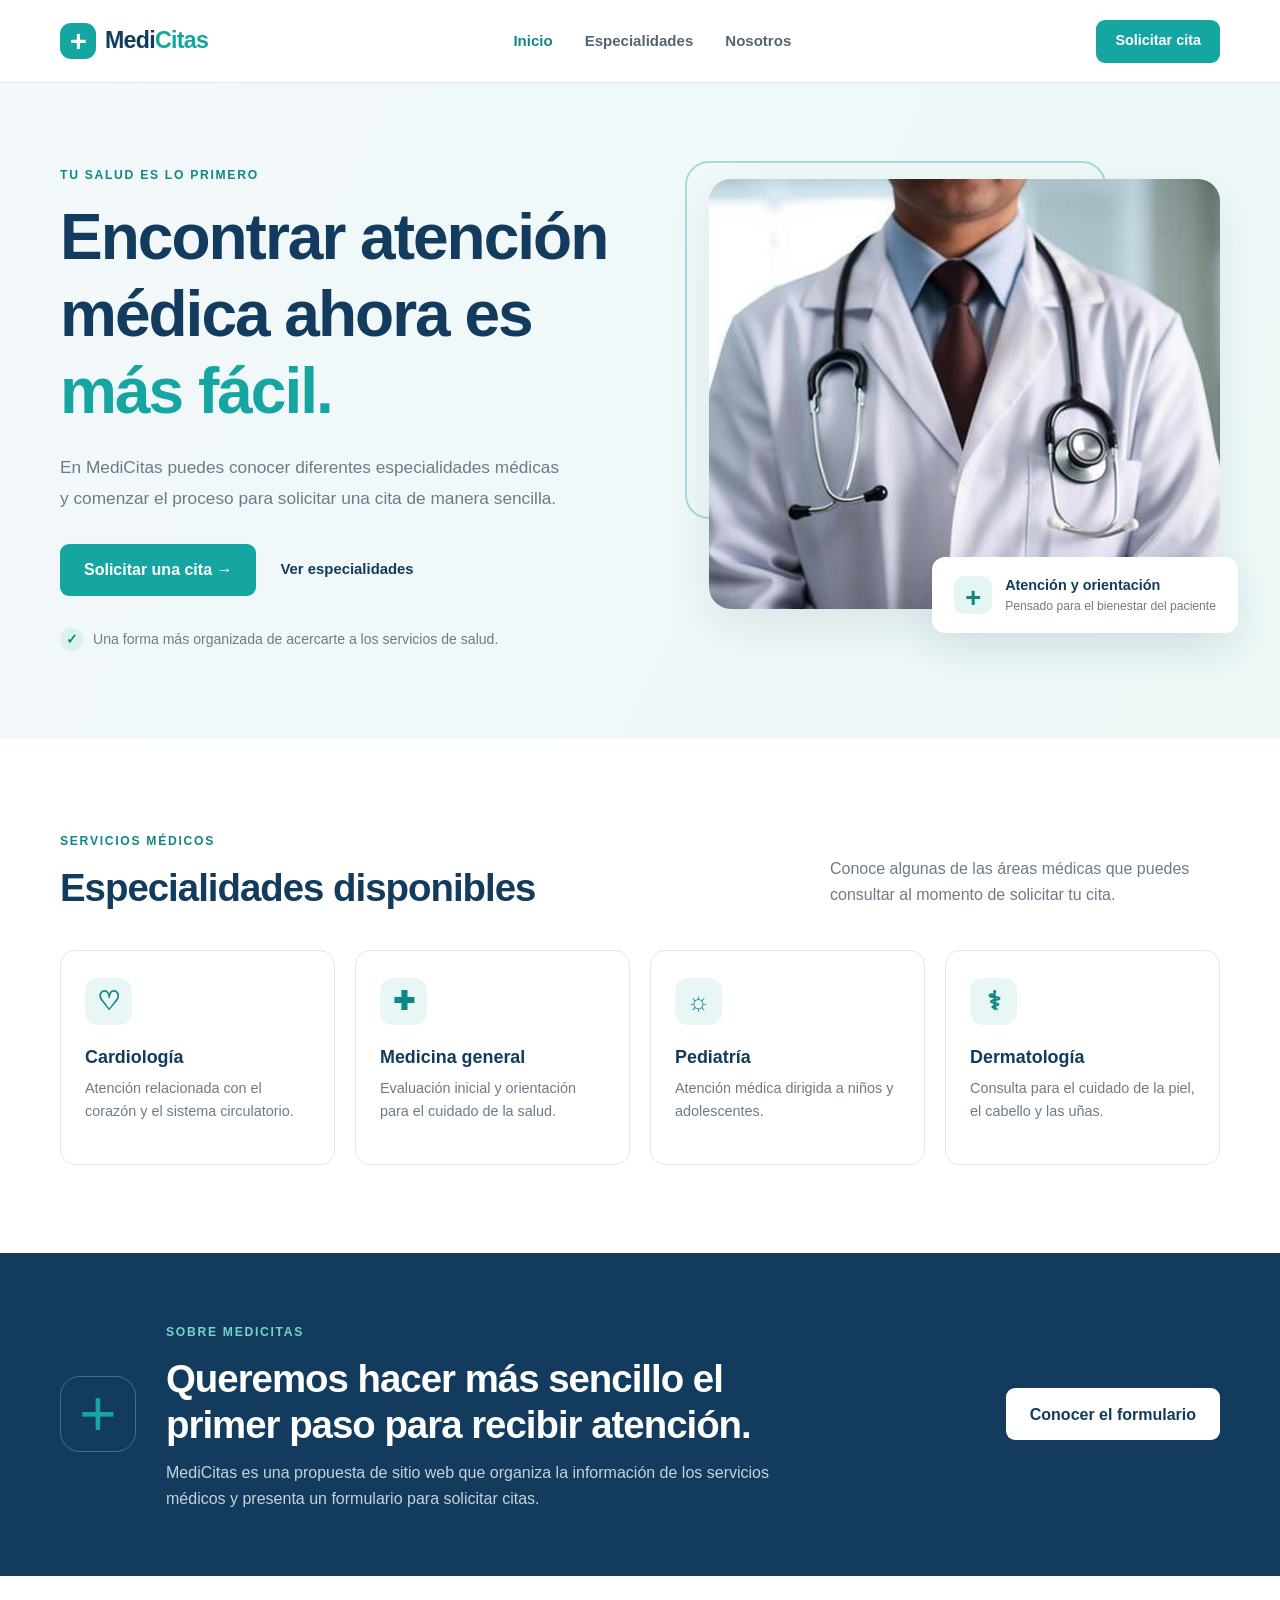
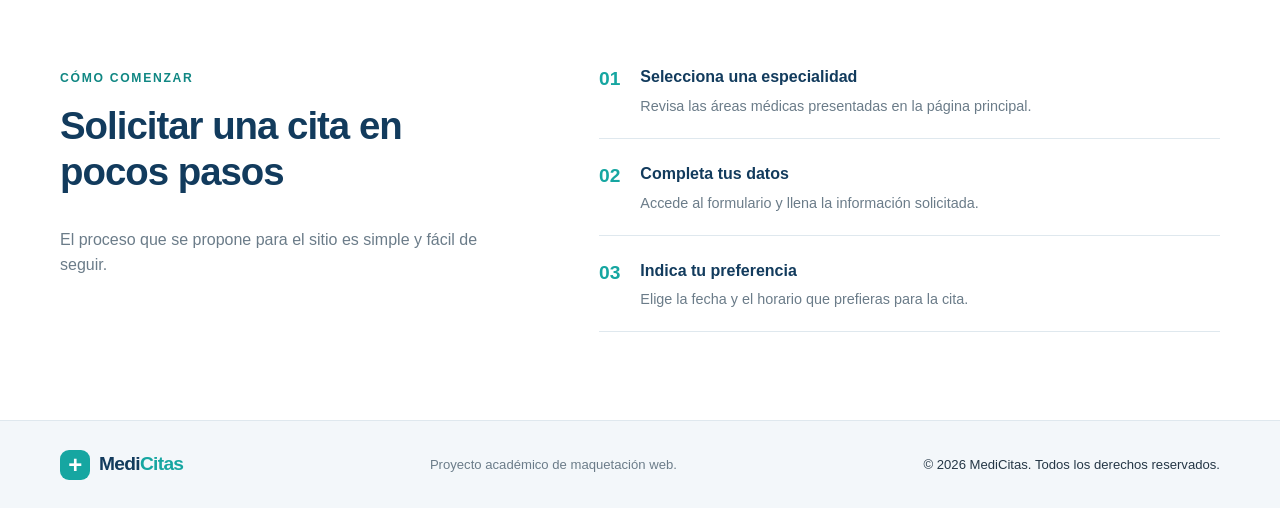
==== 2 index.html @ 392cbb39 "Rename index.html 2 to 2 index.html" ====
<!DOCTYPE html>
<html lang="es">
<head>
    <meta charset="UTF-8">
    <meta name="viewport" content="width=device-width, initial-scale=1.0">
    <meta name="description" content="MediCitas facilita la búsqueda de especialidades médicas y la solicitud de citas.">
    <title>MediCitas | Atención médica más sencilla</title>
    <link rel="stylesheet" href="css/estilos.css">
</head>
<body>

    <header class="encabezado-sitio">
        <div class="contenedor contenido-encabezado">

            <a class="marca" href="index.html">
                <span class="marca-icono">+</span>
                <span>Medi<span class="marca-acento">Citas</span></span>
            </a>

            <nav class="menu-principal">
                <ul>
                    <li><a class="enlace-menu activo" href="#inicio">Inicio</a></li>
                    <li><a class="enlace-menu" href="#especialidades">Especialidades</a></li>
                    <li><a class="enlace-menu" href="#nosotros">Nosotros</a></li>
                </ul>
            </nav>

            <a class="boton boton-pequeno" href="solicitar-cita.html">
                Solicitar cita
            </a>

        </div>
    </header>

    <main>

        <section class="portada" id="inicio">
            <div class="contenedor contenido-portada">

                <div class="texto-portada">
                    <span class="antetitulo">Tu salud es lo primero</span>

                    <h1>
                        Encontrar atención médica ahora es
                        <span class="texto-acento">más fácil.</span>
                    </h1>

                    <p class="descripcion-portada">
                        En MediCitas puedes conocer diferentes especialidades
                        médicas y comenzar el proceso para solicitar una cita
                        de manera sencilla.
                    </p>

                    <div class="acciones-portada">
                        <a class="boton" href="solicitar-cita.html">
                            Solicitar una cita →
                        </a>

                        <a class="enlace-texto" href="#especialidades">
                            Ver especialidades
                        </a>
                    </div>

                    <div class="nota-portada">
                        <span class="nota-marca">✓</span>
                        <span>
                            Una forma más organizada de acercarte a los
                            servicios de salud.
                        </span>
                    </div>
                </div>

                <div class="marco-imagen-portada">
                    <img
                        class="imagen-portada"
                        src="imagenes/doctora.jpg"
                        alt="Profesional de la salud atendiendo en una consulta médica"
                    >

                    <div class="leyenda-imagen">
                        <span class="icono-leyenda">+</span>
                        <div>
                            <strong>Atención y orientación</strong>
                            <small>Pensado para el bienestar del paciente</small>
                        </div>
                    </div>
                </div>

            </div>
        </section>

        <section class="seccion" id="especialidades">
            <div class="contenedor">

                <div class="encabezado-seccion">
                    <div>
                        <span class="antetitulo">Servicios médicos</span>
                        <h2>Especialidades disponibles</h2>
                    </div>

                    <p>
                        Conoce algunas de las áreas médicas que puedes consultar
                        al momento de solicitar tu cita.
                    </p>
                </div>

                <ul class="cuadricula-especialidades">

                    <li class="tarjeta-especialidad">
                        <span class="icono-especialidad">♡</span>
                        <h3>Cardiología</h3>
                        <p>
                            Atención relacionada con el corazón y el sistema
                            circulatorio.
                        </p>
                    </li>

                    <li class="tarjeta-especialidad">
                        <span class="icono-especialidad">✚</span>
                        <h3>Medicina general</h3>
                        <p>
                            Evaluación inicial y orientación para el cuidado
                            de la salud.
                        </p>
                    </li>

                    <li class="tarjeta-especialidad">
                        <span class="icono-especialidad">☼</span>
                        <h3>Pediatría</h3>
                        <p>
                            Atención médica dirigida a niños y adolescentes.
                        </p>
                    </li>

                    <li class="tarjeta-especialidad">
                        <span class="icono-especialidad">⚕</span>
                        <h3>Dermatología</h3>
                        <p>
                            Consulta para el cuidado de la piel, el cabello
                            y las uñas.
                        </p>
                    </li>

                </ul>
            </div>
        </section>

        <section class="seccion-nosotros" id="nosotros">
            <div class="contenedor contenido-nosotros">

                <div class="simbolo-nosotros">+</div>

                <div>
                    <span class="antetitulo">Sobre MediCitas</span>

                    <h2>
                        Queremos hacer más sencillo el primer paso para
                        recibir atención.
                    </h2>

                    <p>
                        MediCitas es una propuesta de sitio web que organiza
                        la información de los servicios médicos y presenta
                        un formulario para solicitar citas.
                    </p>
                </div>

                <a class="boton boton-claro" href="solicitar-cita.html">
                    Conocer el formulario
                </a>

            </div>
        </section>

        <section class="seccion">
            <div class="contenedor contenido-pasos">

                <div>
                    <span class="antetitulo">Cómo comenzar</span>
                    <h2>Solicitar una cita en pocos pasos</h2>
                    <p>
                        El proceso que se propone para el sitio es simple
                        y fácil de seguir.
                    </p>
                </div>

                <ol class="lista-pasos">

                    <li>
                        <span>01</span>
                        <div>
                            <strong>Selecciona una especialidad</strong>
                            <p>
                                Revisa las áreas médicas presentadas en la
                                página principal.
                            </p>
                        </div>
                    </li>

                    <li>
                        <span>02</span>
                        <div>
                            <strong>Completa tus datos</strong>
                            <p>
                                Accede al formulario y llena la información
                                solicitada.
                            </p>
                        </div>
                    </li>

                    <li>
                        <span>03</span>
                        <div>
                            <strong>Indica tu preferencia</strong>
                            <p>
                                Elige la fecha y el horario que prefieras
                                para la cita.
                            </p>
                        </div>
                    </li>

                </ol>
            </div>
        </section>

    </main>

    <footer class="pie-pagina">
        <div class="contenedor contenido-pie">

            <a class="marca marca-pie" href="index.html">
                <span class="marca-icono">+</span>
                <span>Medi<span class="marca-acento">Citas</span></span>
            </a>

            <p>Proyecto académico de maquetación web.</p>

            <small>
                &copy; 2026 MediCitas. Todos los derechos reservados.
            </small>

        </div>
    </footer>

</body>
</html>
---- css/estilos.css ----
/* =========================================
   MEDICITAS - Hoja de estilos compartida
   ========================================= */

/* 1. Selectores de etiqueta */
:root {
    --azul-marino: #123b5d;
    --azul-marino-oscuro: #0b2b45;
    --verde-azulado: #16a6a1;
    --verde-azulado-oscuro: #108783;
    --texto: #253746;
    --texto-suave: #6b7c89;
    --fondo: #f3f7fa;
    --blanco: #ffffff;
    --borde: #dfe8ee;
    --sombra: 0 18px 45px rgba(18, 59, 93, 0.09);
}

* {
    box-sizing: border-box;
}

html {
    scroll-behavior: smooth;
}

body {
    margin: 0;
    background: var(--blanco);
    color: var(--texto);
    font-family: Arial, Helvetica, sans-serif;
    line-height: 1.6;
}

img {
    display: block;
    max-width: 100%;
}

a {
    color: inherit;
    text-decoration: none;
}

ul,
ol {
    padding: 0;
}

button,
input,
select,
textarea {
    font: inherit;
}

a:focus-visible,
button:focus-visible {
    outline: 3px solid var(--verde-azulado);
    outline-offset: 3px;
}

h1,
h2,
h3,
p {
    margin-top: 0;
}

h1,
h2,
h3 {
    color: var(--azul-marino);
    line-height: 1.2;
}

h1 {
    font-size: clamp(2.5rem, 5vw, 4.4rem);
    letter-spacing: -2px;
}

h2 {
    font-size: clamp(1.8rem, 3vw, 2.5rem);
    letter-spacing: -1px;
}

p {
    color: var(--texto-suave);
}

/* 2. Selectores de clase */
.contenedor {
    width: min(1160px, calc(100% - 48px));
    margin: 0 auto;
}

.encabezado-sitio {
    position: relative;
    z-index: 5;
    background: var(--blanco);
    border-bottom: 1px solid var(--borde);
}

.contenido-encabezado {
    min-height: 82px;
    display: flex;
    align-items: center;
    justify-content: space-between;
    gap: 28px;
}

.marca {
    display: inline-flex;
    align-items: center;
    gap: 9px;
    color: var(--azul-marino);
    font-size: 1.45rem;
    font-weight: 800;
    letter-spacing: -0.7px;
}

.marca-icono,
.icono-lateral {
    display: inline-grid;
    place-items: center;
    width: 36px;
    height: 36px;
    border-radius: 11px;
    background: var(--verde-azulado);
    color: var(--blanco);
    font-size: 1.8rem;
    line-height: 1;
}

.marca-acento,
.texto-acento {
    color: var(--verde-azulado);
}

.menu-principal ul {
    display: flex;
    align-items: center;
    gap: 32px;
    margin: 0;
    list-style: none;
}

.enlace-menu {
    color: #526574;
    font-size: 0.94rem;
    font-weight: 600;
    transition: color 0.2s ease;
}

.enlace-menu:hover,
.enlace-menu.activo {
    color: var(--verde-azulado-oscuro);
}

.boton {
    display: inline-flex;
    align-items: center;
    justify-content: center;
    gap: 12px;
    min-height: 52px;
    padding: 0 24px;
    border: 0;
    border-radius: 9px;
    background: var(--verde-azulado);
    color: var(--blanco);
    font-weight: 700;
    cursor: pointer;
    transition: background 0.2s ease, transform 0.2s ease;
}

.boton:hover {
    background: var(--verde-azulado-oscuro);
    transform: translateY(-1px);
}

.boton-pequeno {
    min-height: 43px;
    padding: 0 19px;
    font-size: 0.9rem;
}

.portada {
    overflow: hidden;
    padding: 78px 0 88px;
    background: linear-gradient(115deg, #f3f8fb 0%, #edf8f7 100%);
}

.contenido-portada {
    display: grid;
    grid-template-columns: 1.02fr 0.98fr;
    align-items: center;
    gap: 68px;
}

.antetitulo {
    display: inline-block;
    margin-bottom: 14px;
    color: var(--verde-azulado-oscuro);
    font-size: 0.76rem;
    font-weight: 800;
    letter-spacing: 1.7px;
    text-transform: uppercase;
}

.texto-portada h1 {
    max-width: 600px;
    margin-bottom: 22px;
}

.descripcion-portada {
    max-width: 510px;
    margin-bottom: 30px;
    font-size: 1.08rem;
    line-height: 1.8;
}

.acciones-portada {
    display: flex;
    align-items: center;
    flex-wrap: wrap;
    gap: 24px;
}

.enlace-texto,
.enlace-volver {
    color: var(--azul-marino);
    font-size: 0.93rem;
    font-weight: 700;
}

.enlace-texto:hover,
.enlace-volver:hover {
    color: var(--verde-azulado-oscuro);
}

.nota-portada {
    display: flex;
    align-items: center;
    gap: 10px;
    margin-top: 32px;
    color: var(--texto-suave);
    font-size: 0.88rem;
}

.nota-marca {
    display: grid;
    place-items: center;
    width: 23px;
    height: 23px;
    border-radius: 50%;
    background: #d9f2ed;
    color: var(--verde-azulado-oscuro);
    font-weight: 800;
}

.marco-imagen-portada {
    position: relative;
    padding: 0 0 24px 24px;
}

.marco-imagen-portada::before {
    position: absolute;
    top: -18px;
    left: 0;
    width: 78%;
    height: 78%;
    border: 2px solid rgba(22, 166, 161, 0.35);
    border-radius: 24px;
    content: "";
}

.imagen-portada {
    position: relative;
    width: 100%;
    height: 430px;
    border-radius: 22px;
    object-fit: cover;
    box-shadow: var(--sombra);
}

.leyenda-imagen {
    position: absolute;
    right: -18px;
    bottom: 0;
    display: flex;
    align-items: center;
    gap: 13px;
    padding: 17px 22px;
    border-radius: 13px;
    background: var(--blanco);
    box-shadow: var(--sombra);
}

.icono-leyenda {
    display: grid;
    place-items: center;
    width: 38px;
    height: 38px;
    border-radius: 10px;
    background: #e3f6f3;
    color: var(--verde-azulado-oscuro);
    font-size: 1.7rem;
    font-weight: 700;
}

.leyenda-imagen strong,
.leyenda-imagen small {
    display: block;
}

.leyenda-imagen strong {
    color: var(--azul-marino);
    font-size: 0.9rem;
}

.leyenda-imagen small {
    color: var(--texto-suave);
    font-size: 0.76rem;
}

.seccion {
    padding: 88px 0;
}

.encabezado-seccion {
    display: flex;
    align-items: end;
    justify-content: space-between;
    gap: 30px;
    margin-bottom: 38px;
}

.encabezado-seccion h2 {
    margin-bottom: 0;
}

.encabezado-seccion > p {
    max-width: 390px;
    margin-bottom: 4px;
}

.cuadricula-especialidades {
    display: grid;
    grid-template-columns: repeat(4, 1fr);
    gap: 20px;
    margin: 0;
    list-style: none;
}

.tarjeta-especialidad {
    min-height: 215px;
    padding: 27px 24px;
    border: 1px solid var(--borde);
    border-radius: 15px;
    background: var(--blanco);
    transition: box-shadow 0.2s ease, transform 0.2s ease;
}

.tarjeta-especialidad:hover {
    transform: translateY(-4px);
    box-shadow: var(--sombra);
}

.icono-especialidad {
    display: grid;
    place-items: center;
    width: 47px;
    height: 47px;
    margin-bottom: 22px;
    border-radius: 13px;
    background: #e8f7f5;
    color: var(--verde-azulado-oscuro);
    font-size: 1.6rem;
    font-weight: 700;
}

.tarjeta-especialidad h3 {
    margin-bottom: 9px;
    font-size: 1.12rem;
}

.tarjeta-especialidad p {
    margin-bottom: 0;
    font-size: 0.9rem;
}

.seccion-nosotros {
    padding: 65px 0;
    background: var(--azul-marino);
}

.contenido-nosotros {
    display: grid;
    grid-template-columns: auto 1fr auto;
    align-items: center;
    gap: 30px;
}

.simbolo-nosotros {
    display: grid;
    place-items: center;
    width: 76px;
    height: 76px;
    border: 1px solid rgba(255, 255, 255, 0.25);
    border-radius: 20px;
    color: var(--verde-azulado);
    font-size: 4rem;
    font-weight: 300;
    line-height: 1;
}

.contenido-nosotros h2 {
    max-width: 650px;
    margin-bottom: 12px;
    color: var(--blanco);
}

.contenido-nosotros p {
    max-width: 650px;
    margin-bottom: 0;
    color: #c4d2dc;
}

.contenido-nosotros .antetitulo {
    color: #72d6cc;
}

.boton-claro {
    background: var(--blanco);
    color: var(--azul-marino);
    white-space: nowrap;
}

.boton-claro:hover {
    background: #eaf5f5;
    color: var(--azul-marino);
}

.contenido-pasos {
    display: grid;
    grid-template-columns: 0.85fr 1.15fr;
    gap: 80px;
}

.contenido-pasos h2 {
    max-width: 400px;
}

.lista-pasos {
    display: grid;
    gap: 22px;
    margin: 0;
    list-style: none;
}

.lista-pasos li {
    display: flex;
    gap: 20px;
    padding-bottom: 20px;
    border-bottom: 1px solid var(--borde);
}

.lista-pasos li > span {
    color: var(--verde-azulado);
    font-size: 1.2rem;
    font-weight: 800;
}

.lista-pasos strong {
    color: var(--azul-marino);
}

.lista-pasos p {
    margin: 5px 0 0;
    font-size: 0.9rem;
}

.pie-pagina {
    padding: 28px 0;
    background: #f3f7fa;
    border-top: 1px solid var(--borde);
}

.contenido-pie {
    display: flex;
    align-items: center;
    justify-content: space-between;
    gap: 20px;
}

.marca-pie {
    font-size: 1.2rem;
}

.marca-pie .marca-icono {
    width: 30px;
    height: 30px;
    border-radius: 9px;
    font-size: 1.5rem;
}

.contenido-pie p,
.contenido-pie small {
    margin: 0;
    font-size: 0.82rem;
}

.pagina-formulario {
    min-height: 70vh;
    padding-bottom: 80px;
    background: var(--fondo);
}

.intro-formulario {
    padding: 58px 0 48px;
    background: linear-gradient(115deg, #f3f8fb 0%, #edf8f7 100%);
    text-align: center;
}

.intro-formulario h1 {
    margin-bottom: 12px;
    font-size: clamp(2.2rem, 4vw, 3.2rem);
}

.intro-formulario p {
    margin-bottom: 18px;
}

.seccion-formulario {
    display: grid;
    grid-template-columns: 0.72fr 1.55fr;
    align-items: start;
    gap: 30px;
    padding-top: 42px;
}

.lateral-formulario {
    position: sticky;
    top: 24px;
    padding: 30px;
    border-radius: 16px;
    background: var(--azul-marino);
    color: var(--blanco);
}

.lateral-formulario h2 {
    margin: 24px 0 14px;
    color: var(--blanco);
    font-size: 1.7rem;
}

.lateral-formulario > p {
    color: #c7d5df;
    font-size: 0.94rem;
}

.icono-lateral {
    width: 48px;
    height: 48px;
    border-radius: 14px;
    font-size: 2.2rem;
}

.recordatorio-lateral {
    margin-top: 35px;
    padding: 18px;
    border: 1px solid rgba(255, 255, 255, 0.2);
    border-radius: 12px;
    background: rgba(255, 255, 255, 0.07);
}

.recordatorio-lateral strong {
    color: #72d6cc;
}

.recordatorio-lateral p {
    margin: 7px 0 0;
    color: #d2dfe7;
    font-size: 0.86rem;
}

.tarjeta-formulario {
    padding: 36px;
    border: 1px solid var(--borde);
    border-radius: 16px;
    background: var(--blanco);
    box-shadow: var(--sombra);
}

.encabezado-tarjeta {
    display: flex;
    align-items: end;
    justify-content: space-between;
    gap: 20px;
    margin-bottom: 30px;
}

.encabezado-tarjeta h2 {
    margin: 0;
    font-size: 1.65rem;
}

.encabezado-tarjeta .antetitulo {
    margin-bottom: 7px;
}

.nota-requeridos {
    color: var(--texto-suave);
    font-size: 0.78rem;
}

fieldset {
    min-width: 0;
    margin: 0 0 30px;
    padding: 0;
    border: 0;
}

legend {
    width: 100%;
    margin-bottom: 20px;
    padding-bottom: 12px;
    border-bottom: 1px solid var(--borde);
    color: var(--azul-marino);
    font-size: 1.05rem;
    font-weight: 800;
}

.cuadricula-formulario {
    display: grid;
    grid-template-columns: repeat(2, minmax(0, 1fr));
    gap: 20px;
}

.grupo-campo {
    display: flex;
    flex-direction: column;
    gap: 8px;
}

.grupo-campo label {
    color: var(--texto);
    font-size: 0.87rem;
    font-weight: 700;
}

.grupo-campo input,
.grupo-campo select,
.grupo-campo textarea {
    width: 100%;
    min-height: 48px;
    padding: 11px 13px;
    border: 1px solid #d7e1e8;
    border-radius: 8px;
    outline: none;
    background: #fbfdfe;
    color: var(--texto);
    font-size: 0.9rem;
}

.grupo-campo textarea {
    min-height: 115px;
    resize: vertical;
}

.grupo-campo input:focus,
.grupo-campo select:focus,
.grupo-campo textarea:focus {
    border-color: var(--verde-azulado);
    box-shadow: 0 0 0 3px rgba(22, 166, 161, 0.12);
}

.ancho-completo {
    grid-column: 1 / -1;
}

.acciones-formulario {
    display: flex;
    align-items: center;
    justify-content: space-between;
    gap: 20px;
    padding-top: 22px;
    border-top: 1px solid var(--borde);
}

.acciones-formulario p {
    max-width: 340px;
    margin: 0;
    font-size: 0.78rem;
}

/* 3. Selectores de ID */
#inicio,
#especialidades,
#nosotros {
    scroll-margin-top: 25px;
}

/* 4. Adaptación a las pantallas pequeñas */
@media (max-width: 900px) {
    .contenido-portada {
        gap: 35px;
    }

    .cuadricula-especialidades {
        grid-template-columns: repeat(2, 1fr);
    }

    .contenido-nosotros {
        grid-template-columns: auto 1fr;
    }

    .contenido-nosotros .boton {
        grid-column: 2;
        justify-self: start;
    }

    .seccion-formulario {
        grid-template-columns: 1fr;
    }

    .lateral-formulario {
        position: static;
    }

    .contenido-pasos {
        gap: 35px;
    }
}

@media (max-width: 650px) {
    .contenedor {
        width: min(100% - 32px, 520px);
    }

    .contenido-encabezado {
        min-height: auto;
        padding-top: 17px;
        padding-bottom: 17px;
        flex-wrap: wrap;
        gap: 15px;
    }

    .menu-principal {
        order: 3;
        width: 100%;
    }

    .menu-principal ul {
        justify-content: space-between;
        gap: 12px;
    }

    .enlace-menu {
        font-size: 0.82rem;
    }

    .contenido-encabezado > .boton {
        margin-left: auto;
    }

    .portada {
        padding: 55px 0 65px;
    }

    .contenido-portada,
    .contenido-pasos {
        grid-template-columns: 1fr;
    }

    .texto-portada h1 {
        font-size: 2.8rem;
    }

    .marco-imagen-portada {
        margin: 12px 12px 0 0;
    }

    .imagen-portada {
        height: 310px;
    }

    .leyenda-imagen {
        right: -10px;
    }

    .seccion {
        padding: 65px 0;
    }

    .encabezado-seccion {
        display: block;
    }

    .encabezado-seccion > p {
        margin-top: 15px;
    }

    .cuadricula-especialidades {
        grid-template-columns: 1fr;
    }

    .contenido-nosotros {
        grid-template-columns: 1fr;
    }

    .contenido-nosotros .boton {
        grid-column: auto;
    }

    .contenido-pie {
        flex-direction: column;
        align-items: flex-start;
    }

    .intro-formulario {
        padding: 45px 0 38px;
    }

    .tarjeta-formulario {
        padding: 24px 18px;
    }

    .encabezado-tarjeta {
        align-items: flex-start;
        flex-direction: column;
    }

    .cuadricula-formulario {
        grid-template-columns: 1fr;
    }

    .ancho-completo {
        grid-column: auto;
    }

    .acciones-formulario {
        align-items: stretch;
        flex-direction: column;
    }

    .acciones-formulario .boton {
        width: 100%;
    }
}
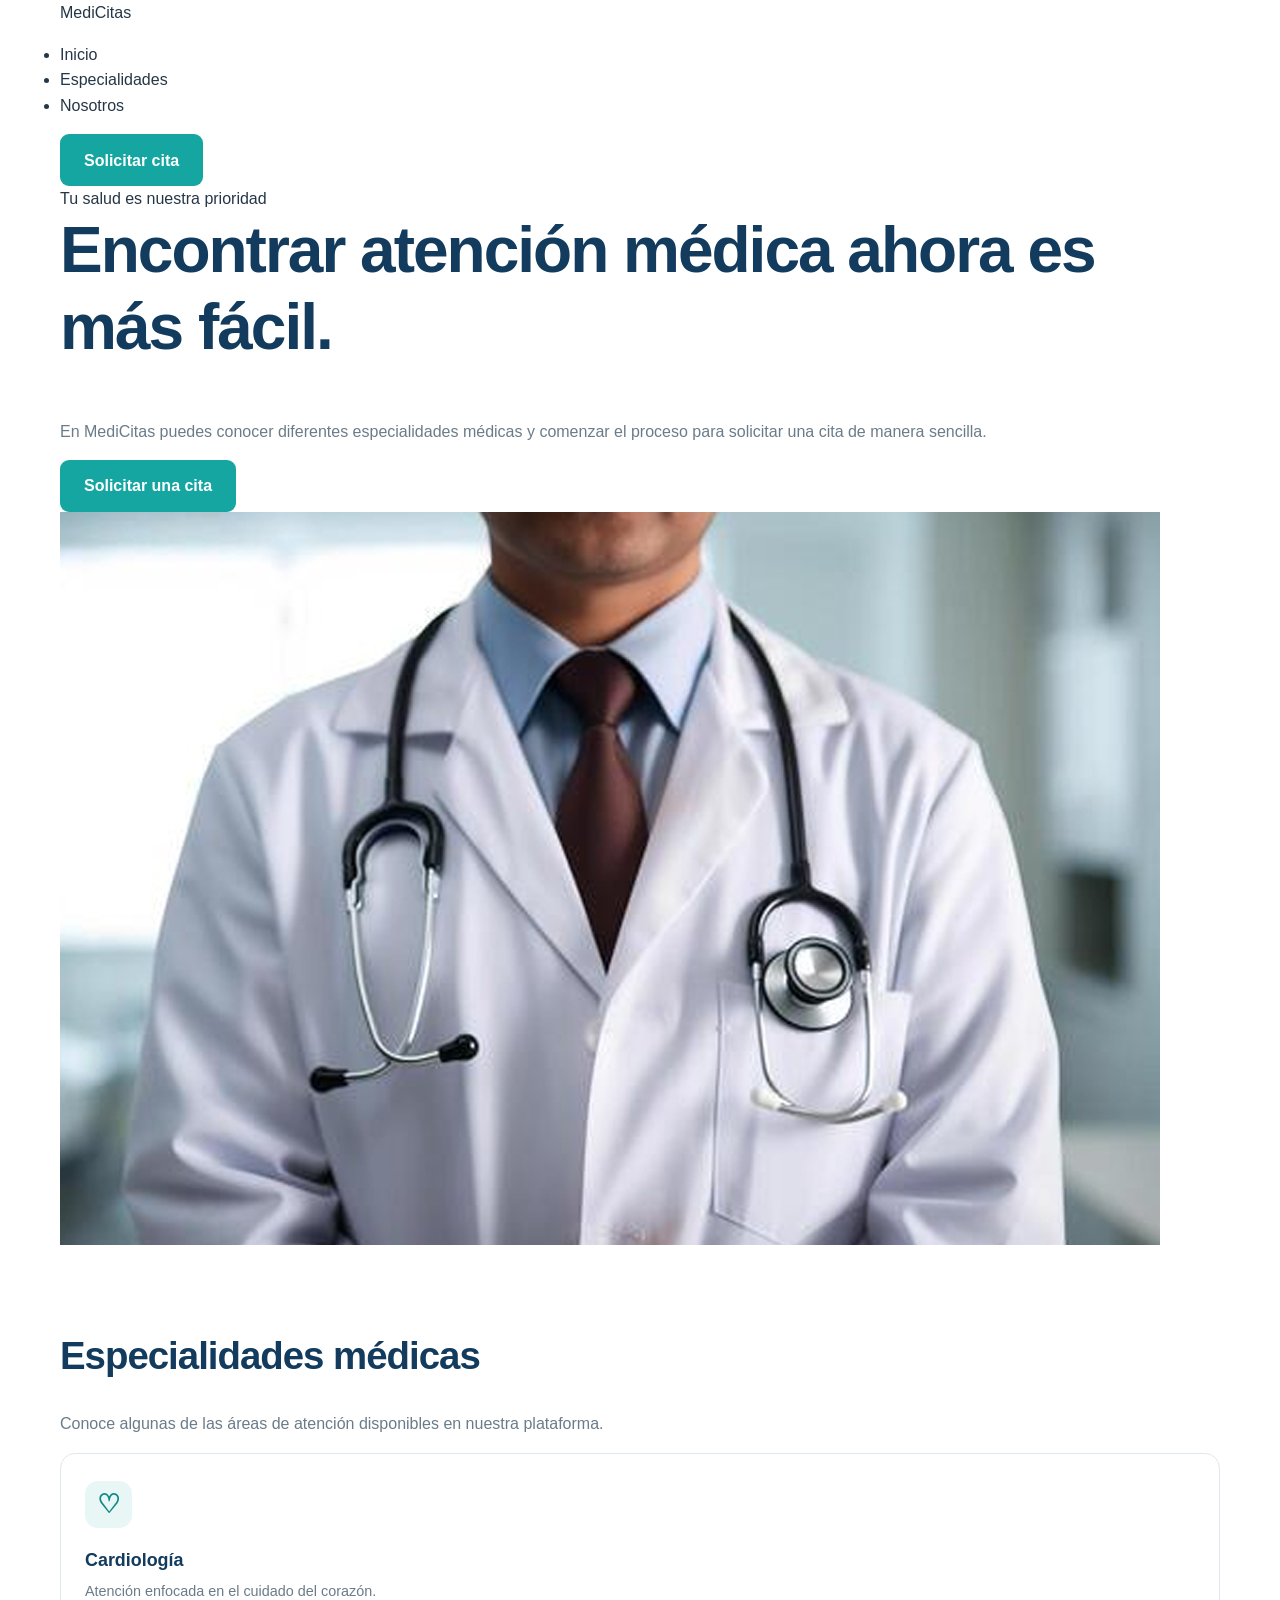
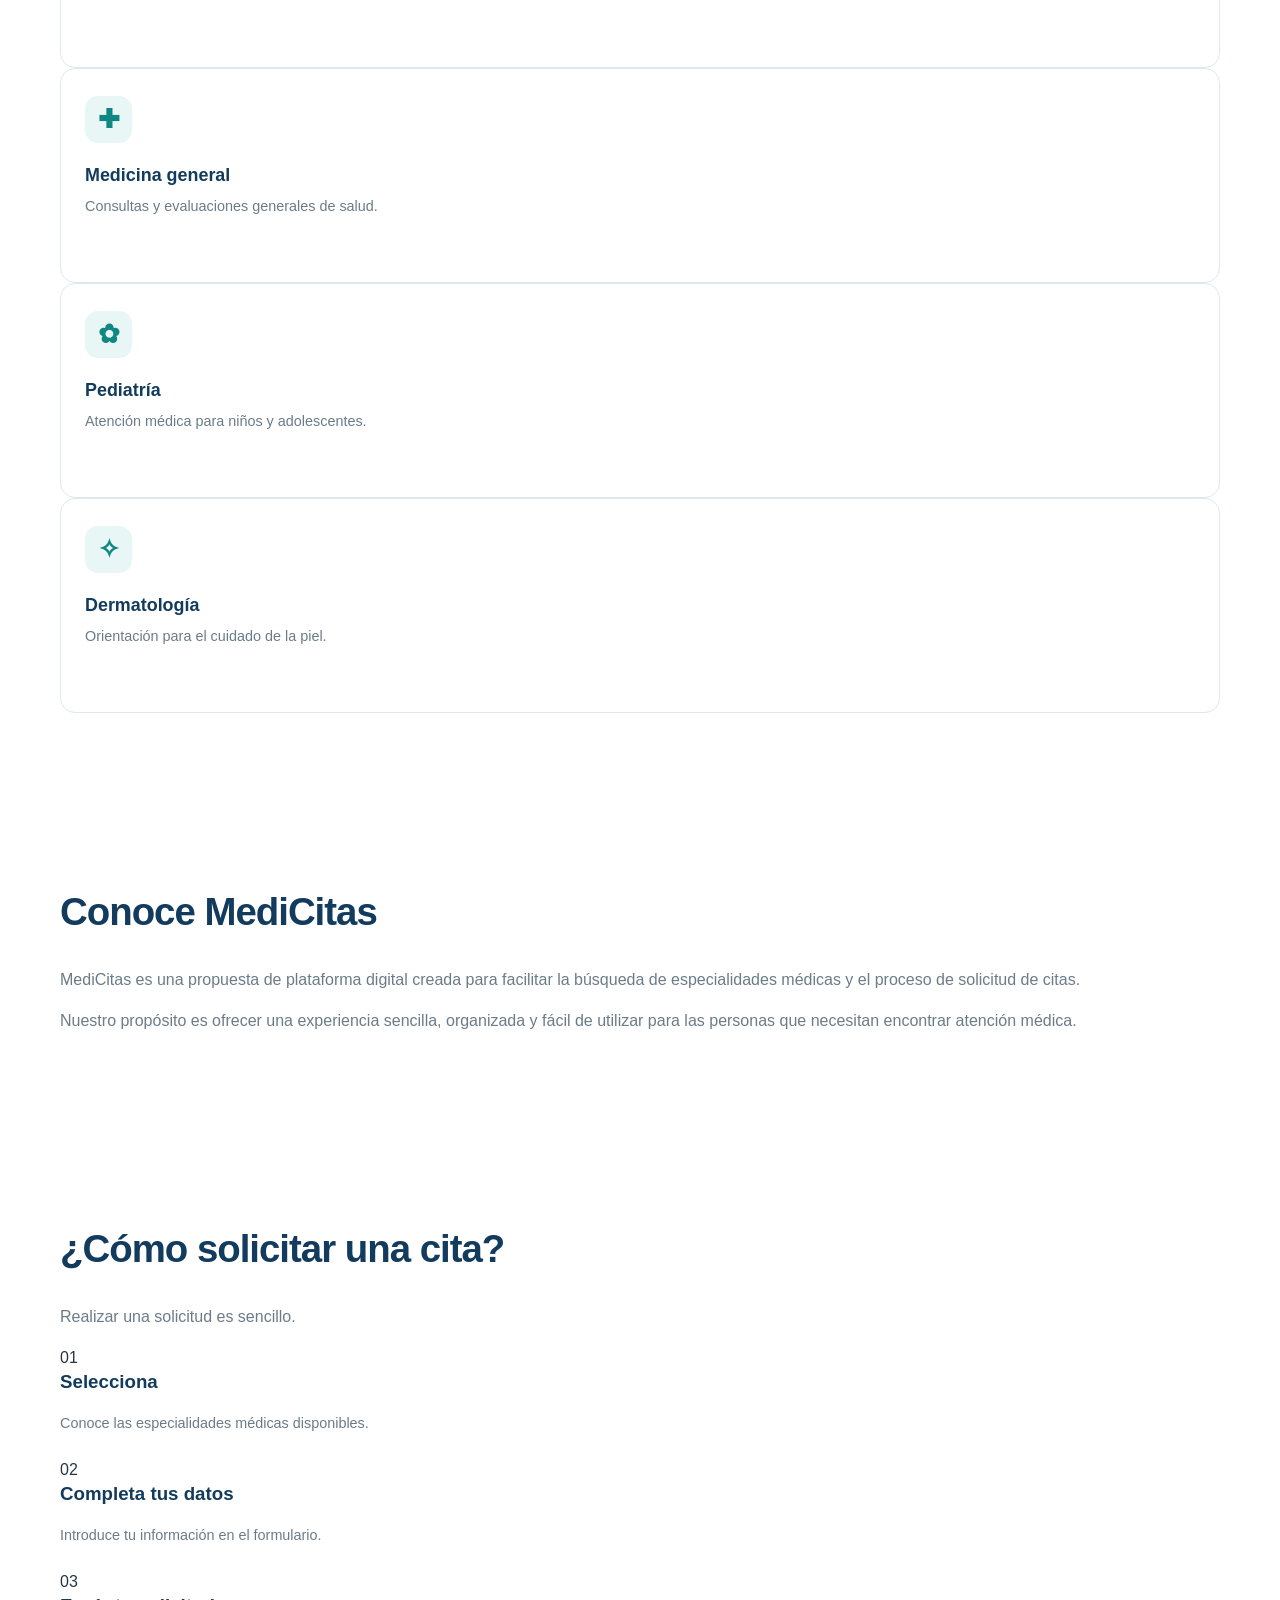
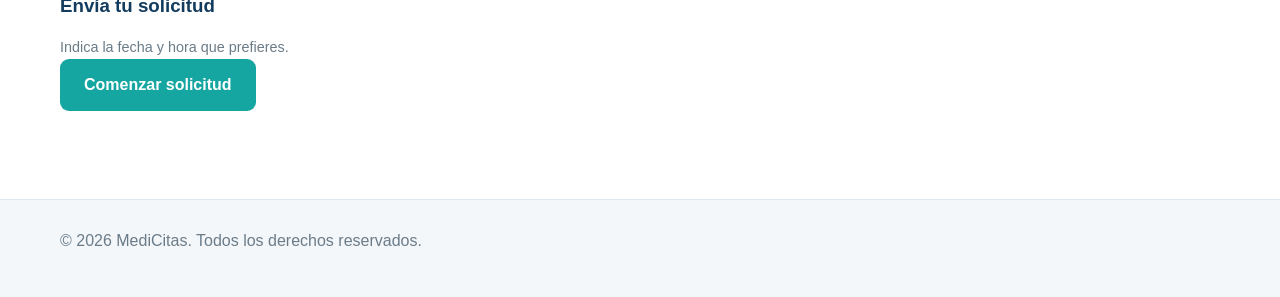
==== commit deab5a5e: "Refactor index.html for improved structure and content" ====
--- a/2 index.html
+++ b/2 index.html
@@ -1,244 +1,170 @@
+
 <!DOCTYPE html>
 <html lang="es">
 <head>
     <meta charset="UTF-8">
     <meta name="viewport" content="width=device-width, initial-scale=1.0">
-    <meta name="description" content="MediCitas facilita la búsqueda de especialidades médicas y la solicitud de citas.">
-    <title>MediCitas | Atención médica más sencilla</title>
-    <link rel="stylesheet" href="css/estilos.css">
+    <meta name="description" content="MediCitas facilita el acceso a servicios médicos y solicitudes de citas.">
+    <title>MediCitas | Inicio</title>
+
+    <link rel="stylesheet" href="css/2%20estilos.css">
 </head>
 <body>
 
-    <header class="encabezado-sitio">
-        <div class="contenedor contenido-encabezado">
+    <header class="encabezado">
+        <div class="contenedor navegacion">
+            <a href="2%20index.html" class="logo">MediCitas</a>
 
-            <a class="marca" href="index.html">
-                <span class="marca-icono">+</span>
-                <span>Medi<span class="marca-acento">Citas</span></span>
-            </a>
-
-            <nav class="menu-principal">
-                <ul>
-                    <li><a class="enlace-menu activo" href="#inicio">Inicio</a></li>
-                    <li><a class="enlace-menu" href="#especialidades">Especialidades</a></li>
-                    <li><a class="enlace-menu" href="#nosotros">Nosotros</a></li>
+            <nav aria-label="Menú principal">
+                <ul class="menu">
+                    <li><a href="2%20index.html">Inicio</a></li>
+                    <li><a href="#especialidades">Especialidades</a></li>
+                    <li><a href="#nosotros">Nosotros</a></li>
                 </ul>
             </nav>
 
-            <a class="boton boton-pequeno" href="solicitar-cita.html">
+            <a href="2%20solicitar-cita.html" class="boton boton-principal">
                 Solicitar cita
             </a>
-
         </div>
     </header>
 
     <main>
 
-        <section class="portada" id="inicio">
-            <div class="contenedor contenido-portada">
+        <section class="hero">
+            <div class="contenedor hero-contenido">
 
-                <div class="texto-portada">
-                    <span class="antetitulo">Tu salud es lo primero</span>
+                <div class="hero-texto">
+                    <span class="etiqueta">Tu salud es nuestra prioridad</span>
 
-                    <h1>
-                        Encontrar atención médica ahora es
-                        <span class="texto-acento">más fácil.</span>
-                    </h1>
+                    <h1>Encontrar atención médica ahora es más fácil.</h1>
 
-                    <p class="descripcion-portada">
+                    <p>
                         En MediCitas puedes conocer diferentes especialidades
                         médicas y comenzar el proceso para solicitar una cita
                         de manera sencilla.
                     </p>
 
-                    <div class="acciones-portada">
-                        <a class="boton" href="solicitar-cita.html">
-                            Solicitar una cita →
-                        </a>
-
-                        <a class="enlace-texto" href="#especialidades">
-                            Ver especialidades
-                        </a>
-                    </div>
-
-                    <div class="nota-portada">
-                        <span class="nota-marca">✓</span>
-                        <span>
-                            Una forma más organizada de acercarte a los
-                            servicios de salud.
-                        </span>
-                    </div>
+                    <a href="2%20solicitar-cita.html" class="boton boton-principal">
+                        Solicitar una cita
+                    </a>
                 </div>
 
-                <div class="marco-imagen-portada">
-                    <img
-                        class="imagen-portada"
-                        src="imagenes/doctora.jpg"
-                        alt="Profesional de la salud atendiendo en una consulta médica"
-                    >
-
-                    <div class="leyenda-imagen">
-                        <span class="icono-leyenda">+</span>
-                        <div>
-                            <strong>Atención y orientación</strong>
-                            <small>Pensado para el bienestar del paciente</small>
-                        </div>
-                    </div>
+                <div class="hero-imagen">
+                    <img src="imagenes/doctora.jpg"
+                         alt="Profesional de la salud atendiendo a un paciente">
                 </div>
 
             </div>
         </section>
 
-        <section class="seccion" id="especialidades">
+        <section class="seccion especialidades" id="especialidades">
             <div class="contenedor">
 
-                <div class="encabezado-seccion">
-                    <div>
-                        <span class="antetitulo">Servicios médicos</span>
-                        <h2>Especialidades disponibles</h2>
-                    </div>
-
+                <div class="titulo-seccion">
+                    <h2>Especialidades médicas</h2>
                     <p>
-                        Conoce algunas de las áreas médicas que puedes consultar
-                        al momento de solicitar tu cita.
+                        Conoce algunas de las áreas de atención disponibles
+                        en nuestra plataforma.
                     </p>
                 </div>
 
-                <ul class="cuadricula-especialidades">
+                <div class="lista-especialidades">
 
-                    <li class="tarjeta-especialidad">
-                        <span class="icono-especialidad">♡</span>
+                    <article class="tarjeta-especialidad">
+                        <div class="icono-especialidad">♡</div>
                         <h3>Cardiología</h3>
-                        <p>
-                            Atención relacionada con el corazón y el sistema
-                            circulatorio.
-                        </p>
-                    </li>
+                        <p>Atención enfocada en el cuidado del corazón.</p>
+                    </article>
 
-                    <li class="tarjeta-especialidad">
-                        <span class="icono-especialidad">✚</span>
+                    <article class="tarjeta-especialidad">
+                        <div class="icono-especialidad">✚</div>
                         <h3>Medicina general</h3>
-                        <p>
-                            Evaluación inicial y orientación para el cuidado
-                            de la salud.
-                        </p>
-                    </li>
+                        <p>Consultas y evaluaciones generales de salud.</p>
+                    </article>
 
-                    <li class="tarjeta-especialidad">
-                        <span class="icono-especialidad">☼</span>
+                    <article class="tarjeta-especialidad">
+                        <div class="icono-especialidad">✿</div>
                         <h3>Pediatría</h3>
-                        <p>
-                            Atención médica dirigida a niños y adolescentes.
-                        </p>
-                    </li>
+                        <p>Atención médica para niños y adolescentes.</p>
+                    </article>
 
-                    <li class="tarjeta-especialidad">
-                        <span class="icono-especialidad">⚕</span>
+                    <article class="tarjeta-especialidad">
+                        <div class="icono-especialidad">✧</div>
                         <h3>Dermatología</h3>
-                        <p>
-                            Consulta para el cuidado de la piel, el cabello
-                            y las uñas.
-                        </p>
-                    </li>
+                        <p>Orientación para el cuidado de la piel.</p>
+                    </article>
 
-                </ul>
+                </div>
             </div>
         </section>
 
-        <section class="seccion-nosotros" id="nosotros">
-            <div class="contenedor contenido-nosotros">
+        <section class="seccion nosotros" id="nosotros">
+            <div class="contenedor nosotros-contenido">
 
-                <div class="simbolo-nosotros">+</div>
-
-                <div>
-                    <span class="antetitulo">Sobre MediCitas</span>
-
-                    <h2>
-                        Queremos hacer más sencillo el primer paso para
-                        recibir atención.
-                    </h2>
-
-                    <p>
-                        MediCitas es una propuesta de sitio web que organiza
-                        la información de los servicios médicos y presenta
-                        un formulario para solicitar citas.
-                    </p>
+                <div class="titulo-seccion">
+                    <h2>Conoce MediCitas</h2>
                 </div>
 
-                <a class="boton boton-claro" href="solicitar-cita.html">
-                    Conocer el formulario
-                </a>
+                <p>
+                    MediCitas es una propuesta de plataforma digital creada
+                    para facilitar la búsqueda de especialidades médicas y
+                    el proceso de solicitud de citas.
+                </p>
+
+                <p>
+                    Nuestro propósito es ofrecer una experiencia sencilla,
+                    organizada y fácil de utilizar para las personas que
+                    necesitan encontrar atención médica.
+                </p>
 
             </div>
         </section>
 
-        <section class="seccion">
-            <div class="contenedor contenido-pasos">
+        <section class="seccion pasos">
+            <div class="contenedor">
 
-                <div>
-                    <span class="antetitulo">Cómo comenzar</span>
-                    <h2>Solicitar una cita en pocos pasos</h2>
-                    <p>
-                        El proceso que se propone para el sitio es simple
-                        y fácil de seguir.
-                    </p>
+                <div class="titulo-seccion">
+                    <h2>¿Cómo solicitar una cita?</h2>
+                    <p>Realizar una solicitud es sencillo.</p>
                 </div>
 
-                <ol class="lista-pasos">
+                <div class="lista-pasos">
 
-                    <li>
-                        <span>01</span>
-                        <div>
-                            <strong>Selecciona una especialidad</strong>
-                            <p>
-                                Revisa las áreas médicas presentadas en la
-                                página principal.
-                            </p>
-                        </div>
-                    </li>
+                    <article class="paso">
+                        <span class="numero-paso">01</span>
+                        <h3>Selecciona</h3>
+                        <p>Conoce las especialidades médicas disponibles.</p>
+                    </article>
 
-                    <li>
-                        <span>02</span>
-                        <div>
-                            <strong>Completa tus datos</strong>
-                            <p>
-                                Accede al formulario y llena la información
-                                solicitada.
-                            </p>
-                        </div>
-                    </li>
+                    <article class="paso">
+                        <span class="numero-paso">02</span>
+                        <h3>Completa tus datos</h3>
+                        <p>Introduce tu información en el formulario.</p>
+                    </article>
 
-                    <li>
-                        <span>03</span>
-                        <div>
-                            <strong>Indica tu preferencia</strong>
-                            <p>
-                                Elige la fecha y el horario que prefieras
-                                para la cita.
-                            </p>
-                        </div>
-                    </li>
+                    <article class="paso">
+                        <span class="numero-paso">03</span>
+                        <h3>Envía tu solicitud</h3>
+                        <p>Indica la fecha y hora que prefieres.</p>
+                    </article>
 
-                </ol>
+                </div>
+
+                <div class="centrar-boton">
+                    <a href="2%20solicitar-cita.html" class="boton boton-principal">
+                        Comenzar solicitud
+                    </a>
+                </div>
+
             </div>
         </section>
 
     </main>
 
     <footer class="pie-pagina">
-        <div class="contenedor contenido-pie">
-
-            <a class="marca marca-pie" href="index.html">
-                <span class="marca-icono">+</span>
-                <span>Medi<span class="marca-acento">Citas</span></span>
-            </a>
-
-            <p>Proyecto académico de maquetación web.</p>
-
-            <small>
-                &copy; 2026 MediCitas. Todos los derechos reservados.
-            </small>
-
+        <div class="contenedor">
+            <p>© 2026 MediCitas. Todos los derechos reservados.</p>
         </div>
     </footer>
 
